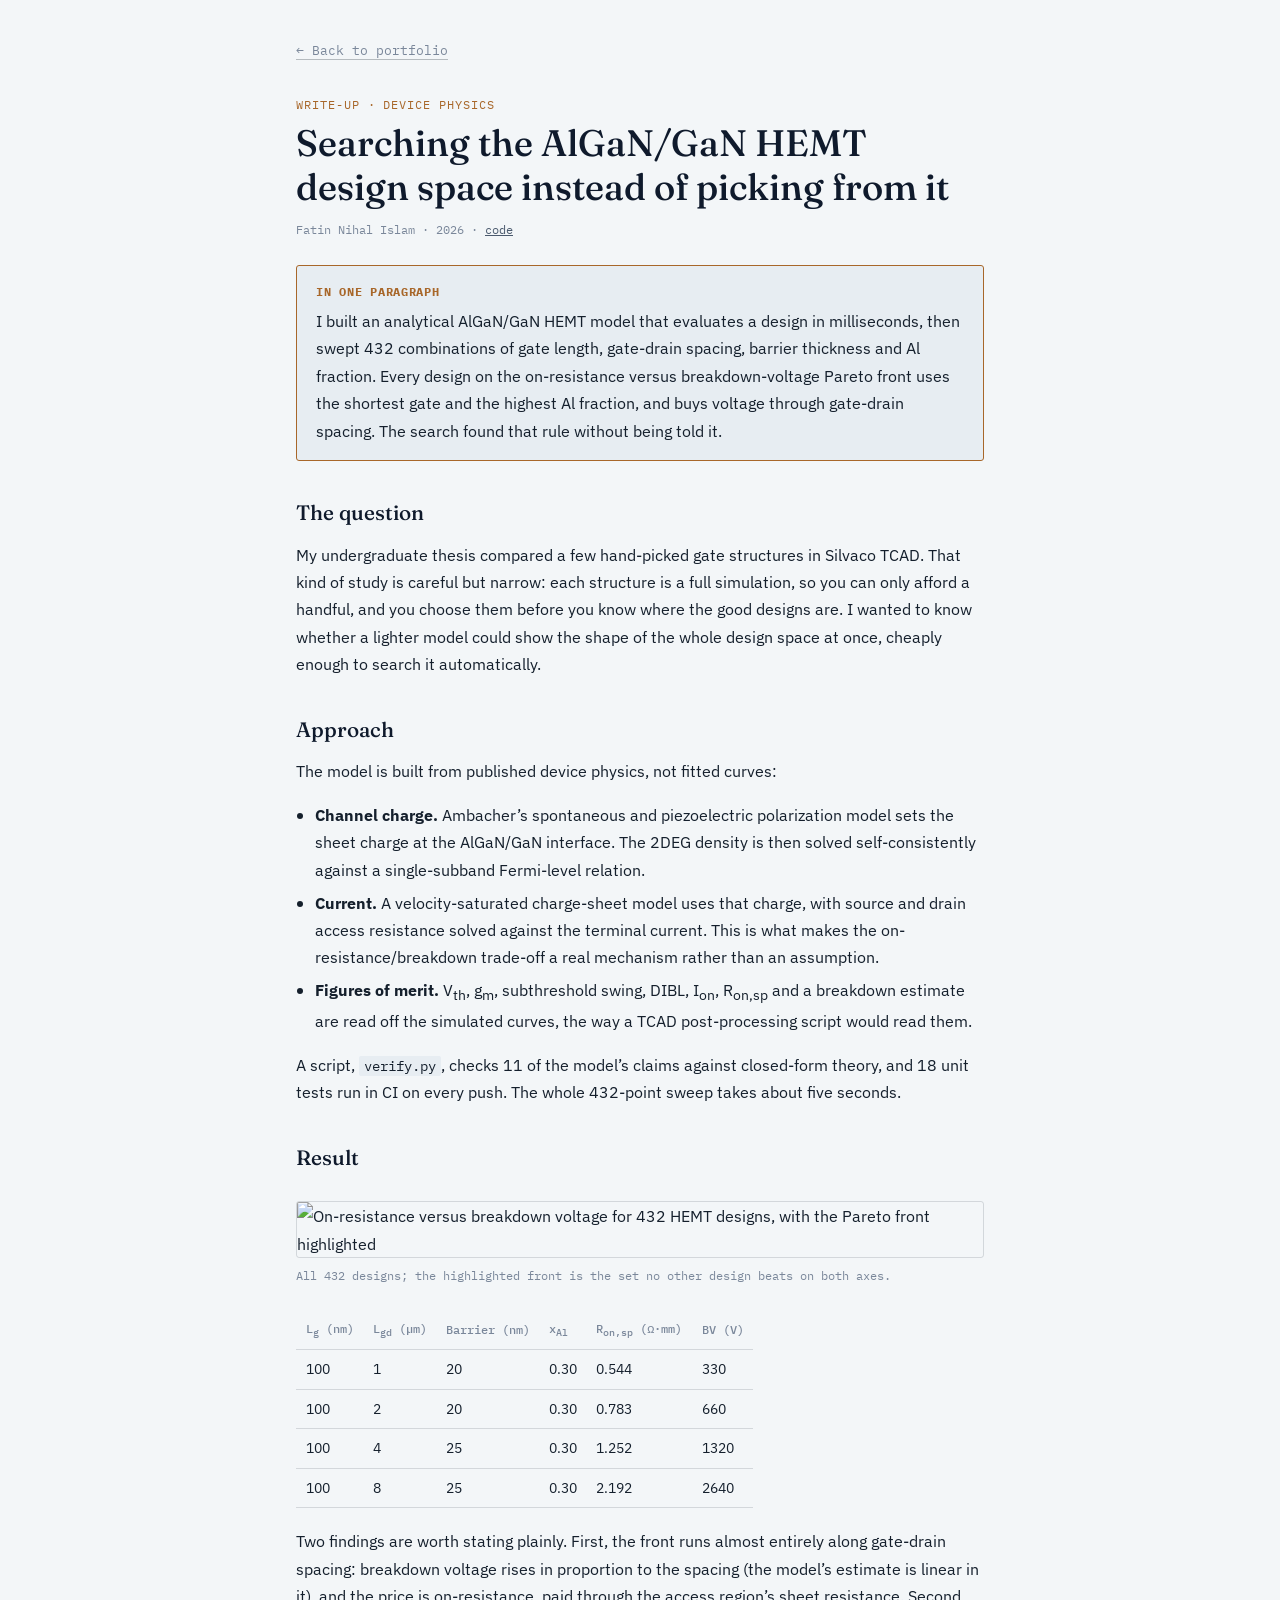
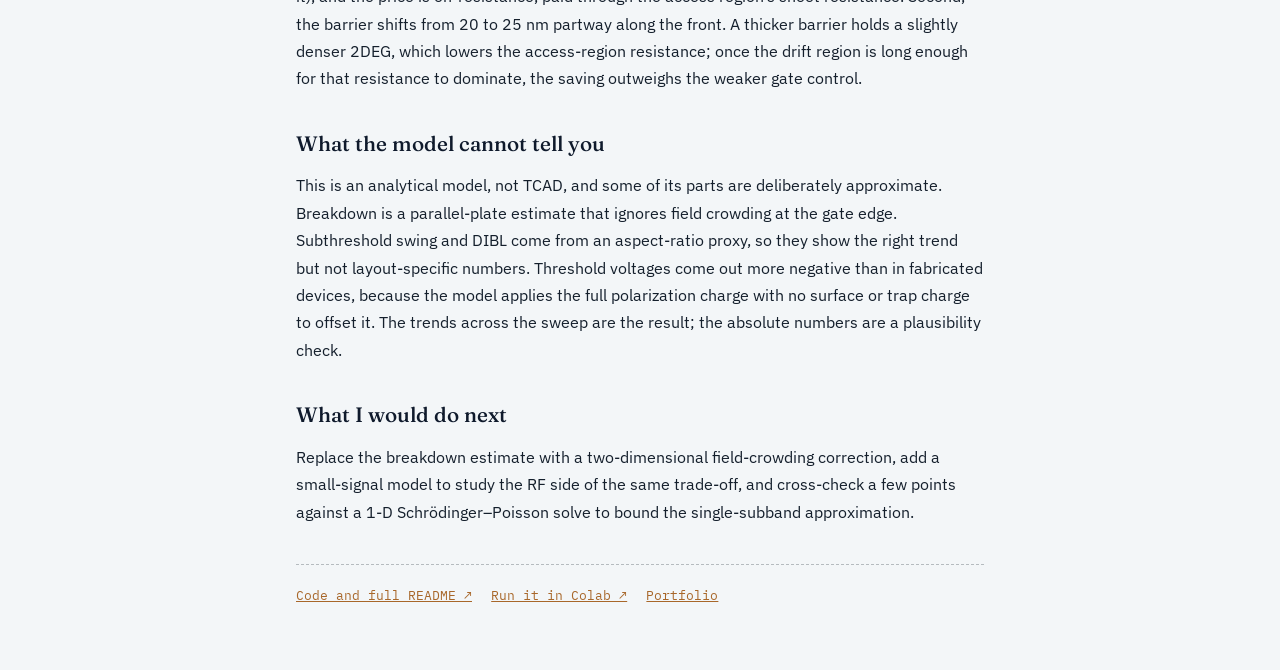
==== hemt-design-space.html @ 3f9fbd56 "Add files via upload" ====
<!DOCTYPE html>
<html lang="en">
<head>
<meta charset="utf-8">
<meta name="viewport" content="width=device-width, initial-scale=1">
<title>HEMT Design-Space Explorer · Fatin Nihal Islam</title>
<meta name="description" content="A one-page write-up: searching 432 AlGaN/GaN HEMT designs with an analytical model to find the on-resistance versus breakdown-voltage Pareto front.">
<meta property="og:image" content="https://fatinnihal532-hub.github.io/assets/og-image.png">
<link rel="preconnect" href="https://fonts.googleapis.com">
<link rel="preconnect" href="https://fonts.gstatic.com" crossorigin>
<link href="https://fonts.googleapis.com/css2?family=Fraunces:opsz,wght@9..144,500&family=IBM+Plex+Sans:wght@400;600&family=IBM+Plex+Mono:wght@400;500&display=swap" rel="stylesheet">
<link rel="stylesheet" href="writeup.css">
</head>
<body>
<main class="wrap">
  <a class="back" href="../#project-hemt-dse">&larr; Back to portfolio</a>

  <p class="eyebrow">Write-up &middot; Device physics</p>
  <h1>Searching the AlGaN/GaN HEMT design space instead of picking from it</h1>
  <p class="meta">Fatin Nihal Islam &middot; 2026 &middot; <a href="https://github.com/fatinnihal532-hub/algan-gan-hemt-dse">code</a></p>

  <div class="tldr">
    <b>In one paragraph</b>
    <p>I built an analytical AlGaN/GaN HEMT model that evaluates a design in milliseconds, then swept 432 combinations of gate length, gate-drain spacing, barrier thickness and Al fraction. Every design on the on-resistance versus breakdown-voltage Pareto front uses the shortest gate and the highest Al fraction, and buys voltage through gate-drain spacing. The search found that rule without being told it.</p>
  </div>

  <h2>The question</h2>
  <p>My undergraduate thesis compared a few hand-picked gate structures in Silvaco TCAD. That kind of study is careful but narrow: each structure is a full simulation, so you can only afford a handful, and you choose them before you know where the good designs are. I wanted to know whether a lighter model could show the shape of the whole design space at once, cheaply enough to search it automatically.</p>

  <h2>Approach</h2>
  <p>The model is built from published device physics, not fitted curves:</p>
  <ul>
    <li><b>Channel charge.</b> Ambacher&rsquo;s spontaneous and piezoelectric polarization model sets the sheet charge at the AlGaN/GaN interface. The 2DEG density is then solved self-consistently against a single-subband Fermi-level relation.</li>
    <li><b>Current.</b> A velocity-saturated charge-sheet model uses that charge, with source and drain access resistance solved against the terminal current. This is what makes the on-resistance/breakdown trade-off a real mechanism rather than an assumption.</li>
    <li><b>Figures of merit.</b> V<sub>th</sub>, g<sub>m</sub>, subthreshold swing, DIBL, I<sub>on</sub>, R<sub>on,sp</sub> and a breakdown estimate are read off the simulated curves, the way a TCAD post-processing script would read them.</li>
  </ul>
  <p>A script, <code>verify.py</code>, checks 11 of the model&rsquo;s claims against closed-form theory, and 18 unit tests run in CI on every push. The whole 432-point sweep takes about five seconds.</p>

  <h2>Result</h2>
  <figure>
    <picture>
      <source media="(prefers-color-scheme: dark)" srcset="img/hemt_ron_bv_pareto_dark.svg">
      <img src="img/hemt_ron_bv_pareto_light.svg" alt="On-resistance versus breakdown voltage for 432 HEMT designs, with the Pareto front highlighted">
    </picture>
    <figcaption>All 432 designs; the highlighted front is the set no other design beats on both axes.</figcaption>
  </figure>
  <table>
    <tr><th>L<sub>g</sub> (nm)</th><th>L<sub>gd</sub> (&micro;m)</th><th>Barrier (nm)</th><th>x<sub>Al</sub></th><th>R<sub>on,sp</sub> (&Omega;&middot;mm)</th><th>BV (V)</th></tr>
    <tr><td>100</td><td>1</td><td>20</td><td>0.30</td><td>0.544</td><td>330</td></tr>
    <tr><td>100</td><td>2</td><td>20</td><td>0.30</td><td>0.783</td><td>660</td></tr>
    <tr><td>100</td><td>4</td><td>25</td><td>0.30</td><td>1.252</td><td>1320</td></tr>
    <tr><td>100</td><td>8</td><td>25</td><td>0.30</td><td>2.192</td><td>2640</td></tr>
  </table>
  <p>Two findings are worth stating plainly. First, the front runs almost entirely along gate-drain spacing: breakdown voltage rises in proportion to the spacing (the model&rsquo;s estimate is linear in it), and the price is on-resistance, paid through the access region&rsquo;s sheet resistance. Second, the barrier shifts from 20 to 25&nbsp;nm partway along the front. A thicker barrier holds a slightly denser 2DEG, which lowers the access-region resistance; once the drift region is long enough for that resistance to dominate, the saving outweighs the weaker gate control.</p>

  <h2>What the model cannot tell you</h2>
  <p>This is an analytical model, not TCAD, and some of its parts are deliberately approximate. Breakdown is a parallel-plate estimate that ignores field crowding at the gate edge. Subthreshold swing and DIBL come from an aspect-ratio proxy, so they show the right trend but not layout-specific numbers. Threshold voltages come out more negative than in fabricated devices, because the model applies the full polarization charge with no surface or trap charge to offset it. The trends across the sweep are the result; the absolute numbers are a plausibility check.</p>

  <h2>What I would do next</h2>
  <p>Replace the breakdown estimate with a two-dimensional field-crowding correction, add a small-signal model to study the RF side of the same trade-off, and cross-check a few points against a 1-D Schr&ouml;dinger&ndash;Poisson solve to bound the single-subband approximation.</p>

  <div class="links">
    <a href="https://github.com/fatinnihal532-hub/algan-gan-hemt-dse">Code and full README &#8599;</a>
    <a href="https://colab.research.google.com/github/fatinnihal532-hub/algan-gan-hemt-dse/blob/main/run_in_colab.ipynb">Run it in Colab &#8599;</a>
    <a href="../">Portfolio</a>
  </div>
</main>
</body>
</html>
---- writeup.css ----
:root{
  --paper:#F3F6F8; --panel:#E7EDF2; --ink:#141F2C; --ink-soft:#4B5A6E; --ink-faint:#7A879A;
  --navy-deep:#0F1A2C; --copper:#A8672A; --line:rgba(20,32,44,0.14); --line-strong:rgba(20,32,44,0.28);
  --font-display:'Fraunces', Georgia, 'Times New Roman', serif;
  --font-body:'IBM Plex Sans', -apple-system, 'Segoe UI', sans-serif;
  --font-mono:'IBM Plex Mono', 'SFMono-Regular', Consolas, monospace;
}
@media (prefers-color-scheme: dark){
  :root:not([data-theme="light"]){
    --paper:#0D1622; --panel:#152234; --ink:#EBEFF4; --ink-soft:#AAB7C9; --ink-faint:#7C8AA0;
    --navy-deep:#EBEFF4; --copper:#DE9C4E; --line:rgba(230,238,248,0.14); --line-strong:rgba(230,238,248,0.26);
  }
}
:root[data-theme="dark"]{
  --paper:#0D1622; --panel:#152234; --ink:#EBEFF4; --ink-soft:#AAB7C9; --ink-faint:#7C8AA0;
  --navy-deep:#EBEFF4; --copper:#DE9C4E; --line:rgba(230,238,248,0.14); --line-strong:rgba(230,238,248,0.26);
}
*{ box-sizing:border-box; }
html{ -webkit-text-size-adjust:100%; }
body{
  margin:0; background:var(--paper); color:var(--ink);
  font-family:var(--font-body); font-size:1.02rem; line-height:1.68;
}
.wrap{ max-width:720px; margin:0 auto; padding:2.2rem 16px 4rem; }
.back{
  font-family:var(--font-mono); font-size:.8rem; color:var(--ink-faint); text-decoration:none;
  border-bottom:1px solid var(--line-strong);
}
.back:hover{ color:var(--copper); border-color:var(--copper); }
.eyebrow{
  margin:2rem 0 .4rem; font-family:var(--font-mono); font-size:.74rem; letter-spacing:.08em;
  text-transform:uppercase; color:var(--copper);
}
h1{
  font-family:var(--font-display); font-weight:500; font-size:clamp(1.7rem, 4.5vw, 2.3rem);
  line-height:1.2; margin:0 0 .6rem; color:var(--navy-deep); text-wrap:balance;
}
.meta{ font-family:var(--font-mono); font-size:.78rem; color:var(--ink-faint); margin:0 0 1.6rem; }
.meta a{ color:var(--ink-soft); }
.tldr{
  border:1px solid var(--copper); border-radius:3px; background:var(--panel);
  padding:1rem 1.2rem; margin:0 0 2rem;
}
.tldr b{ font-family:var(--font-mono); font-size:.74rem; letter-spacing:.06em; text-transform:uppercase; color:var(--copper); display:block; margin-bottom:.3rem; }
.tldr p{ margin:0; }
h2{
  font-family:var(--font-display); font-weight:500; font-size:1.3rem; margin:2.2rem 0 .6rem;
  color:var(--navy-deep);
}
p{ margin:0 0 1rem; }
ul{ padding-left:1.2rem; margin:0 0 1rem; }
li{ margin-bottom:.35rem; }
code{ font-family:var(--font-mono); font-size:.86em; background:var(--panel); padding:.05rem .3rem; border-radius:2px; }
a{ color:var(--copper); }
figure{ margin:1.6rem 0; }
figure img{ width:100%; height:auto; display:block; border:1px solid var(--line); border-radius:3px; }
figure img.light-only{ background:#fff; }
figcaption{ margin-top:.5rem; font-family:var(--font-mono); font-size:.74rem; color:var(--ink-faint); }
table{ width:100%; border-collapse:collapse; font-size:.9rem; margin:0 0 1.2rem; display:block; overflow-x:auto; }
th, td{ text-align:left; padding:.45rem .6rem; border-bottom:1px solid var(--line); white-space:nowrap; }
th{ font-family:var(--font-mono); font-size:.74rem; color:var(--ink-faint); font-weight:500; }
.links{ display:flex; flex-wrap:wrap; gap:.6rem 1.2rem; margin-top:2.4rem; padding-top:1.2rem; border-top:1px dashed var(--line-strong); font-family:var(--font-mono); font-size:.84rem; }
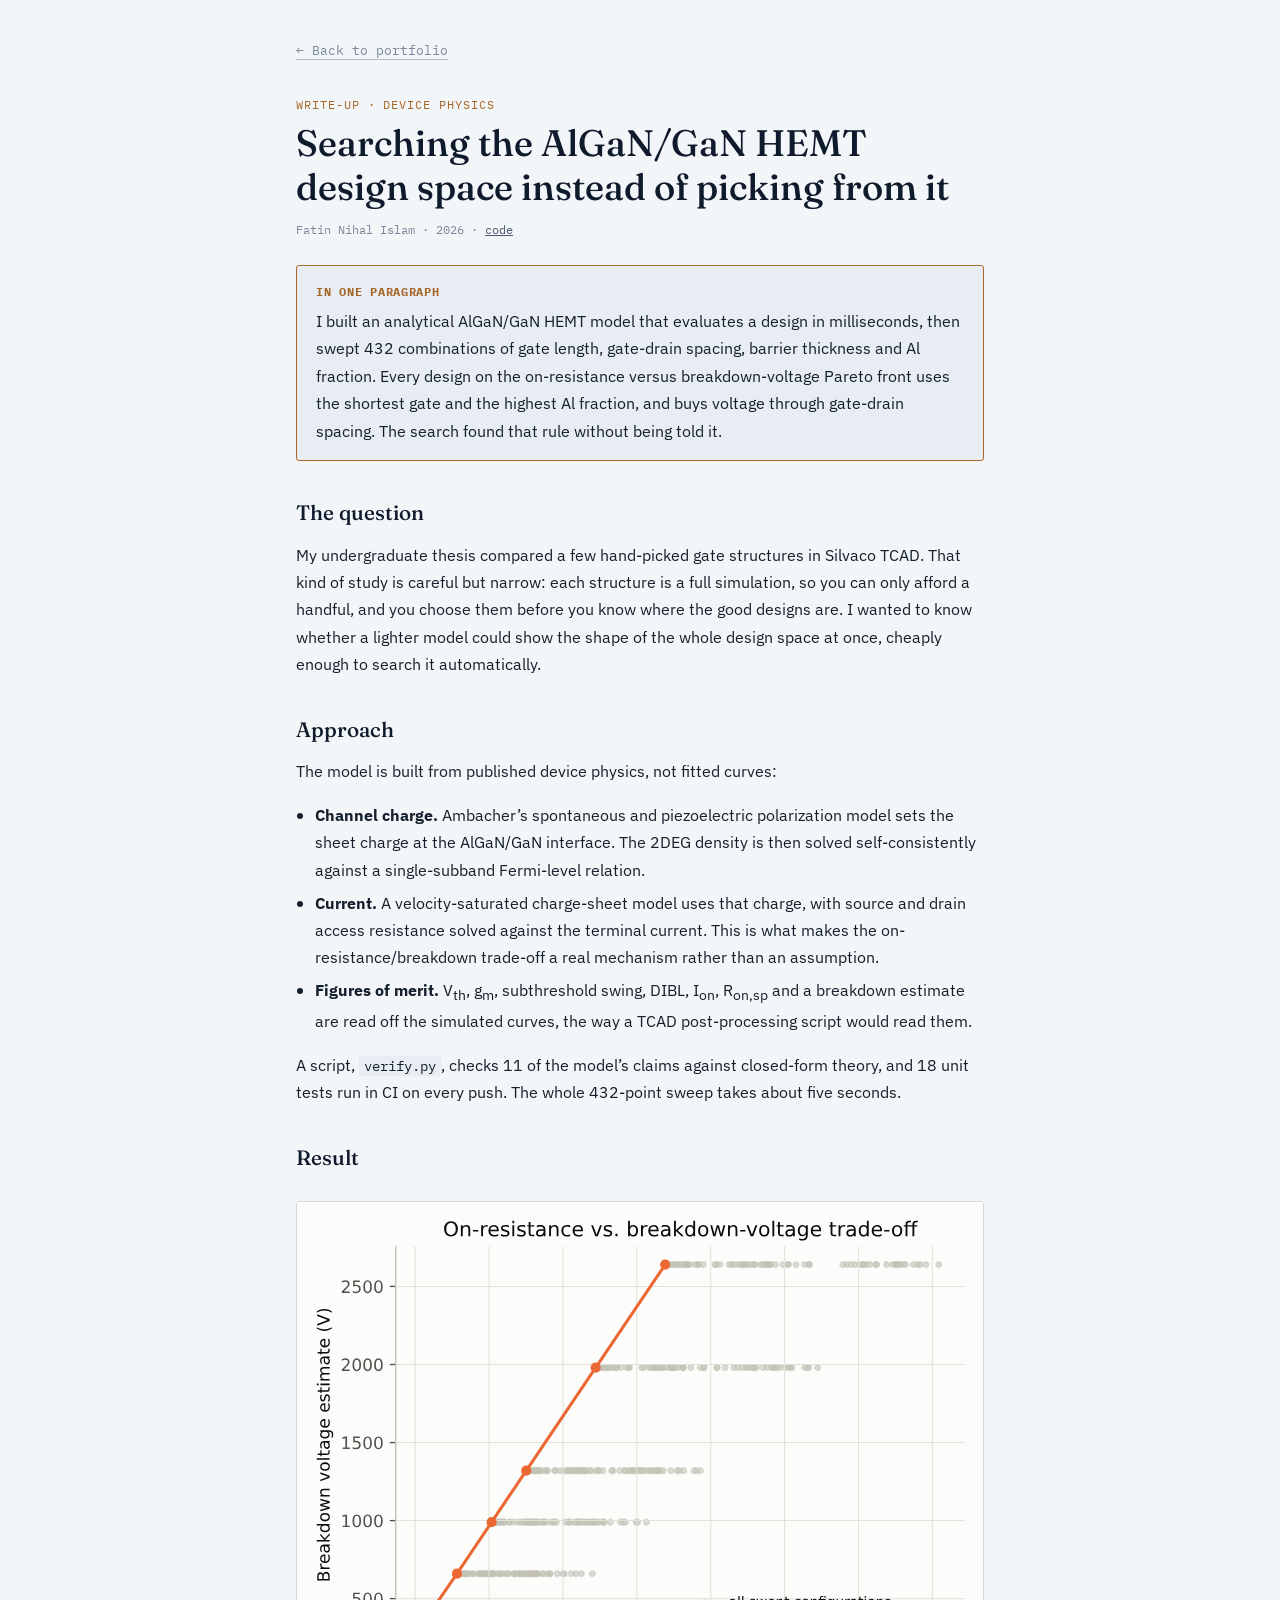
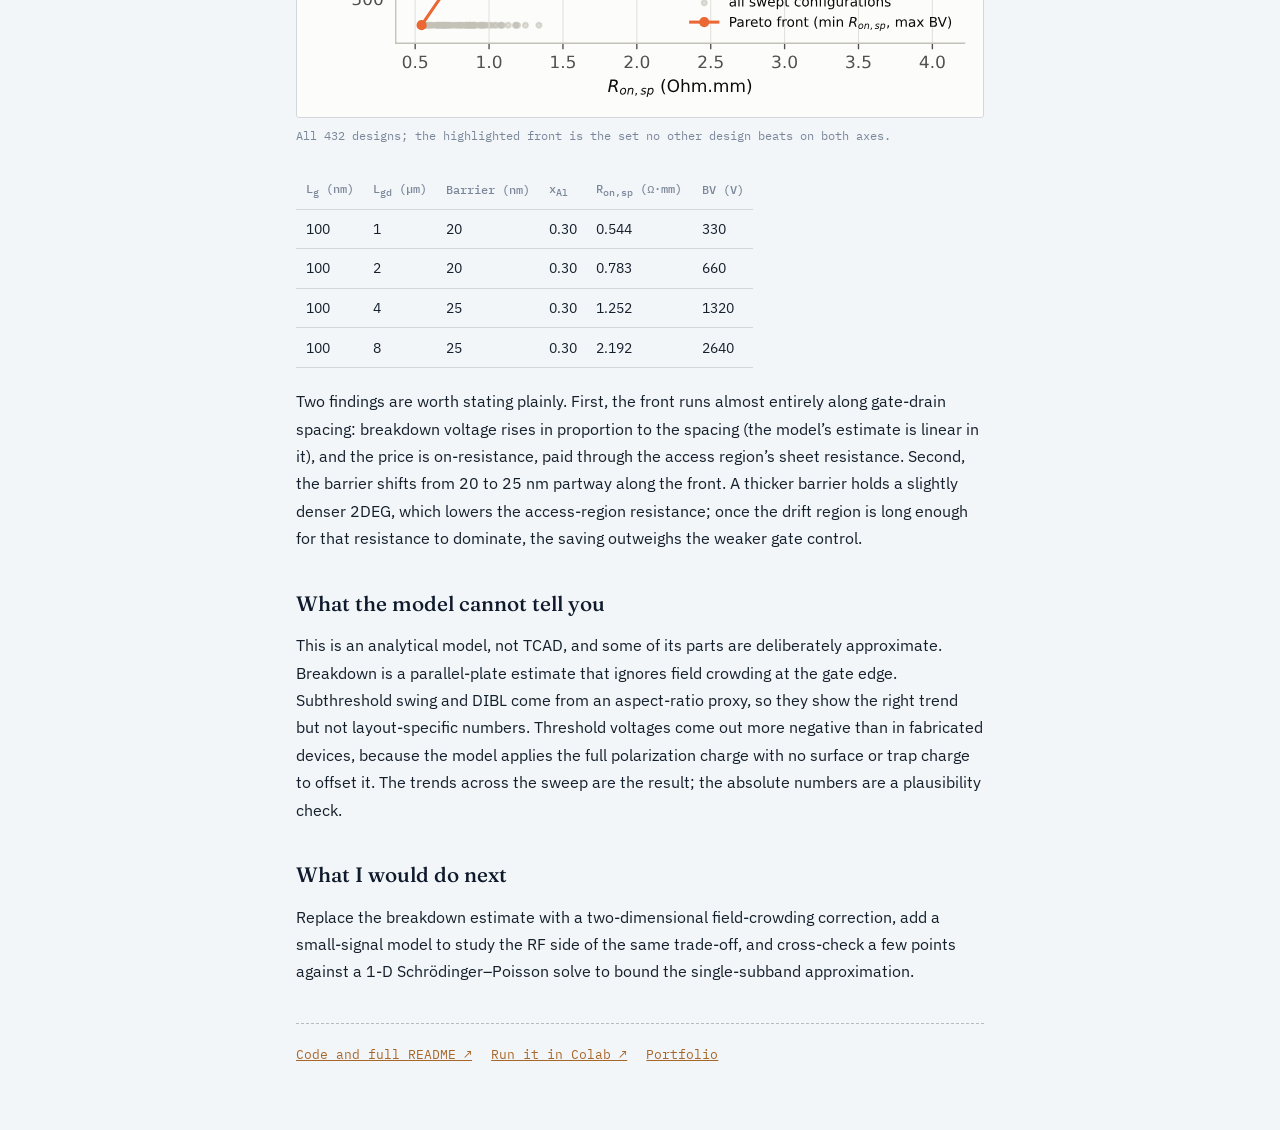
==== commit d63d7077: "Add files via upload" ====
--- a/hemt-design-space.html
+++ b/hemt-design-space.html
@@ -13,7 +13,7 @@
 </head>
 <body>
 <main class="wrap">
-  <a class="back" href="../#project-hemt-dse">&larr; Back to portfolio</a>
+  <a class="back" href="./#project-hemt-dse">&larr; Back to portfolio</a>
 
   <p class="eyebrow">Write-up &middot; Device physics</p>
   <h1>Searching the AlGaN/GaN HEMT design space instead of picking from it</h1>
@@ -39,8 +39,8 @@
   <h2>Result</h2>
   <figure>
     <picture>
-      <source media="(prefers-color-scheme: dark)" srcset="img/hemt_ron_bv_pareto_dark.svg">
-      <img src="img/hemt_ron_bv_pareto_light.svg" alt="On-resistance versus breakdown voltage for 432 HEMT designs, with the Pareto front highlighted">
+      <source media="(prefers-color-scheme: dark)" srcset="hemt_ron_bv_pareto_dark.svg">
+      <img src="hemt_ron_bv_pareto_light.svg" alt="On-resistance versus breakdown voltage for 432 HEMT designs, with the Pareto front highlighted">
     </picture>
     <figcaption>All 432 designs; the highlighted front is the set no other design beats on both axes.</figcaption>
   </figure>
@@ -62,7 +62,7 @@
   <div class="links">
     <a href="https://github.com/fatinnihal532-hub/algan-gan-hemt-dse">Code and full README &#8599;</a>
     <a href="https://colab.research.google.com/github/fatinnihal532-hub/algan-gan-hemt-dse/blob/main/run_in_colab.ipynb">Run it in Colab &#8599;</a>
-    <a href="../">Portfolio</a>
+    <a href="./">Portfolio</a>
   </div>
 </main>
 </body>
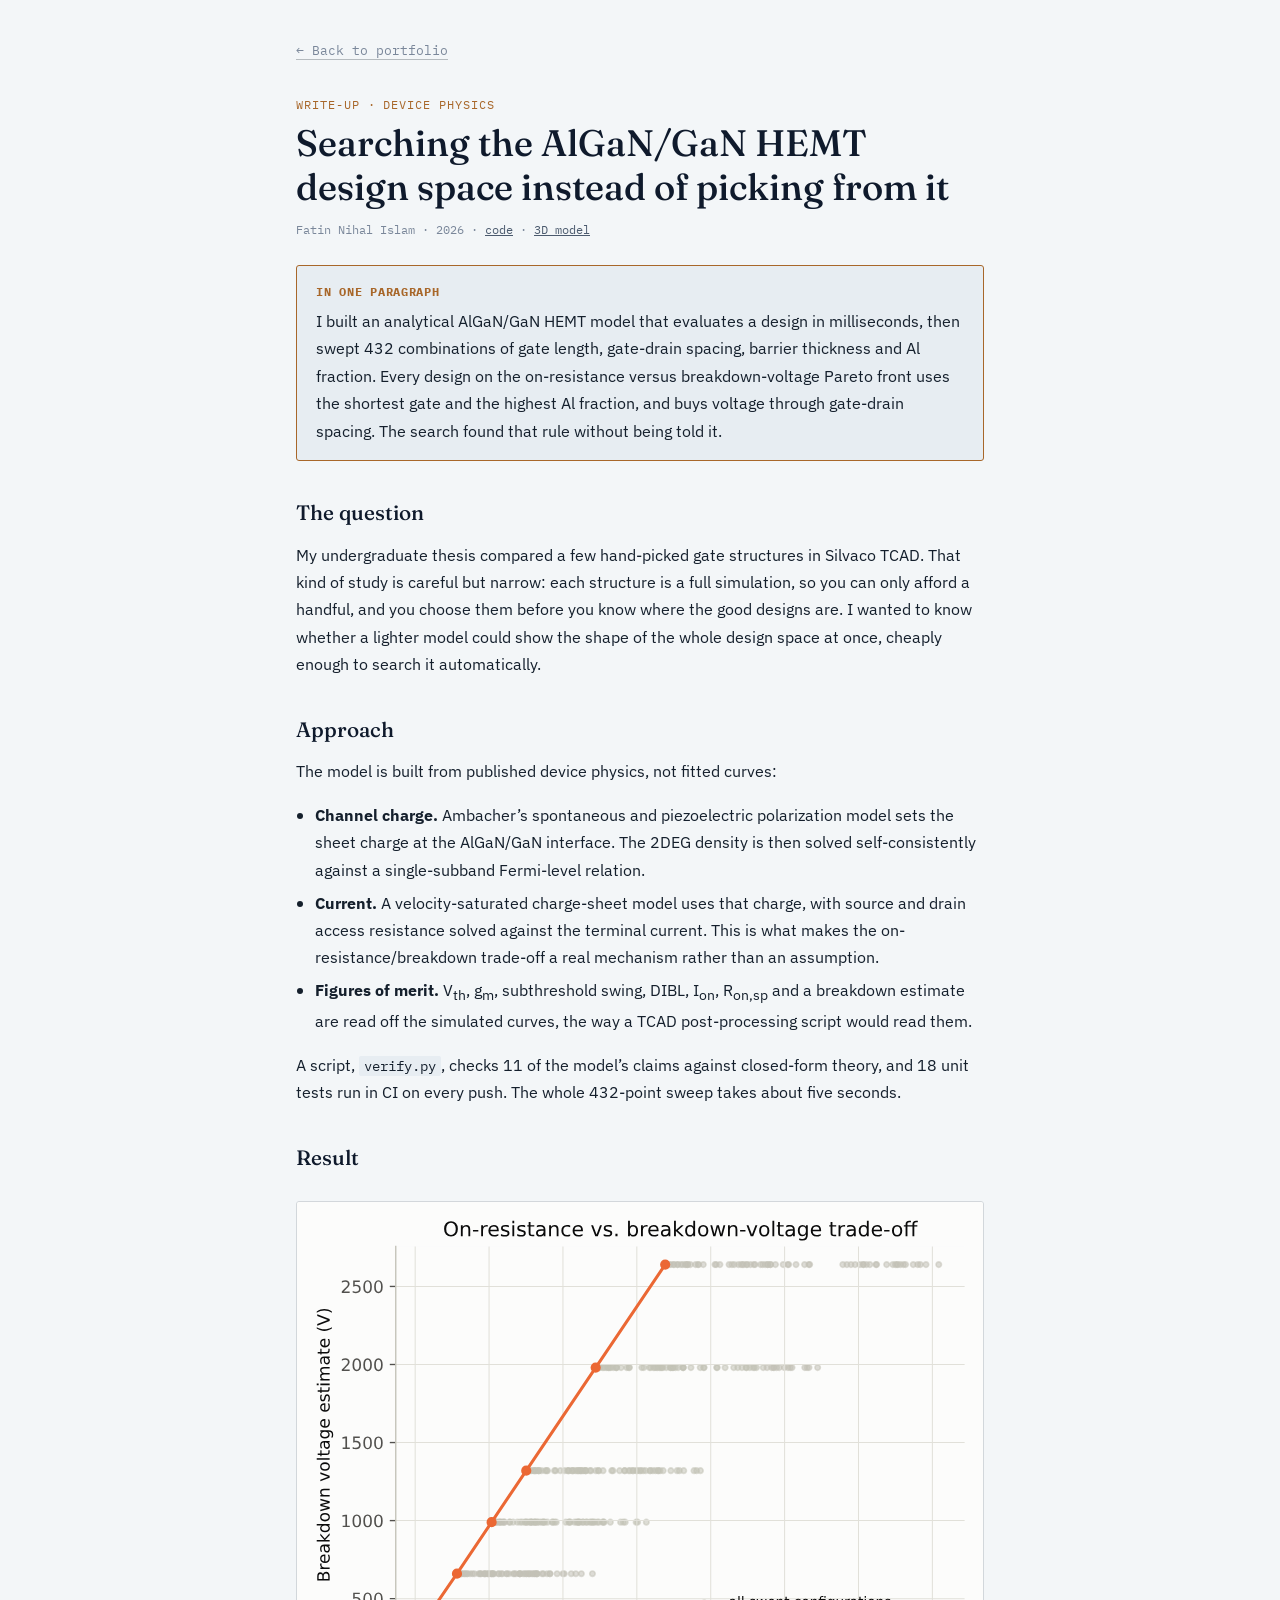
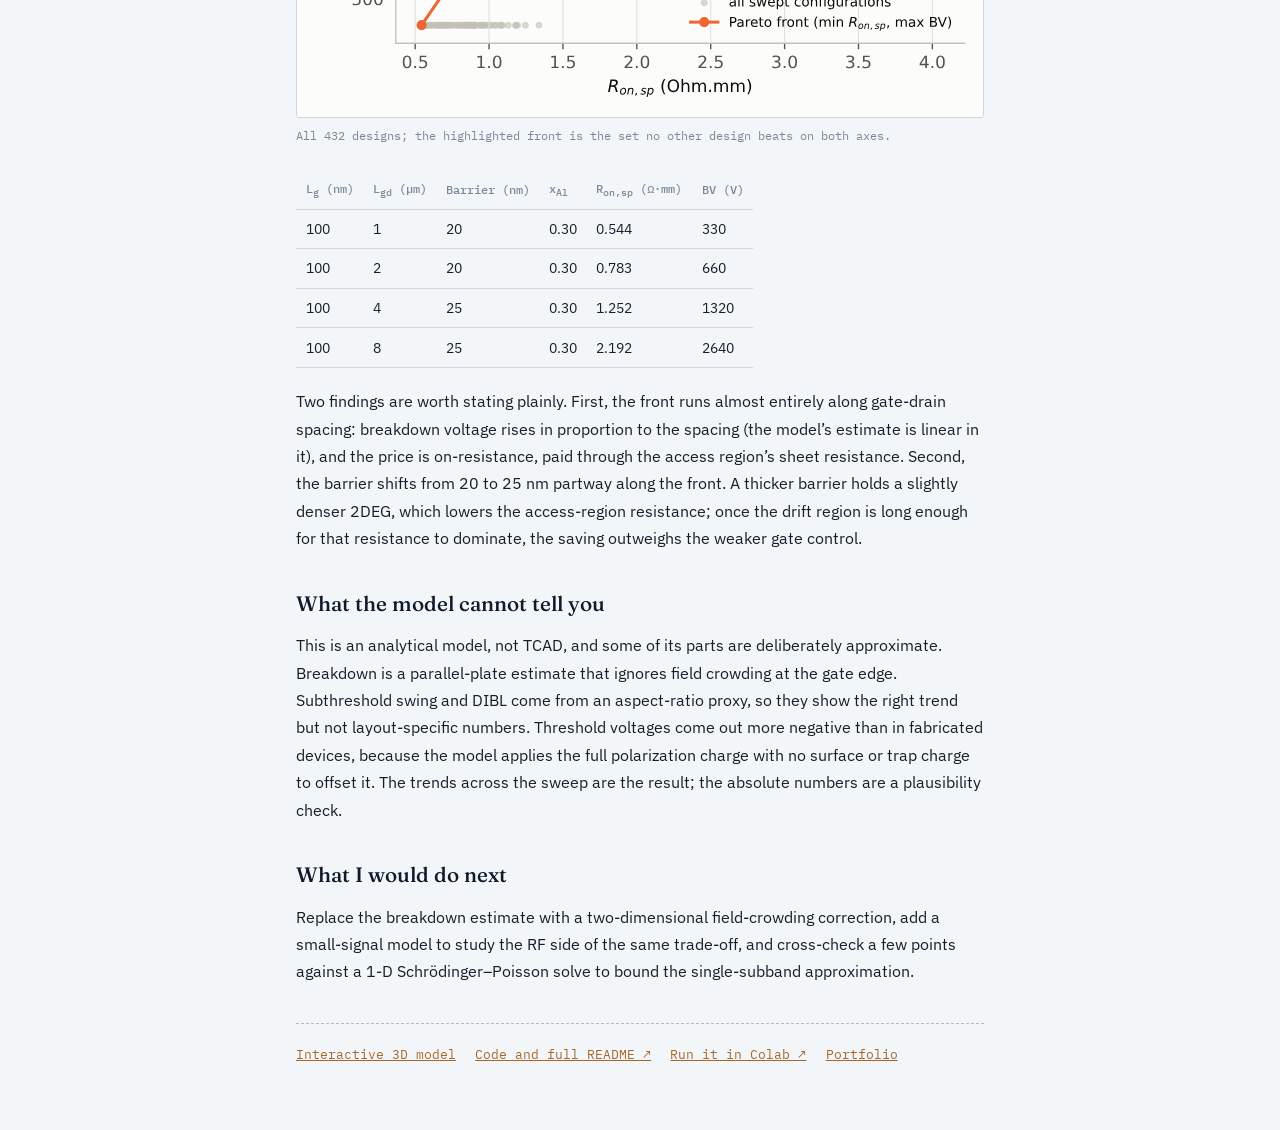
==== commit 48a82e58: "Add interactive 3D AlGaN/GaN HEMT model - hemt-3d.html: Three.js cross-section driven by the 432-des" ====
--- a/hemt-design-space.html
+++ b/hemt-design-space.html
@@ -17,7 +17,7 @@
 
   <p class="eyebrow">Write-up &middot; Device physics</p>
   <h1>Searching the AlGaN/GaN HEMT design space instead of picking from it</h1>
-  <p class="meta">Fatin Nihal Islam &middot; 2026 &middot; <a href="https://github.com/fatinnihal532-hub/algan-gan-hemt-dse">code</a></p>
+  <p class="meta">Fatin Nihal Islam &middot; 2026 &middot; <a href="https://github.com/fatinnihal532-hub/algan-gan-hemt-dse">code</a> &middot; <a href="hemt-3d.html">3D model</a></p>
 
   <div class="tldr">
     <b>In one paragraph</b>
@@ -60,6 +60,7 @@
   <p>Replace the breakdown estimate with a two-dimensional field-crowding correction, add a small-signal model to study the RF side of the same trade-off, and cross-check a few points against a 1-D Schr&ouml;dinger&ndash;Poisson solve to bound the single-subband approximation.</p>
 
   <div class="links">
+    <a href="hemt-3d.html">Interactive 3D model</a>
     <a href="https://github.com/fatinnihal532-hub/algan-gan-hemt-dse">Code and full README &#8599;</a>
     <a href="https://colab.research.google.com/github/fatinnihal532-hub/algan-gan-hemt-dse/blob/main/run_in_colab.ipynb">Run it in Colab &#8599;</a>
     <a href="./">Portfolio</a>
